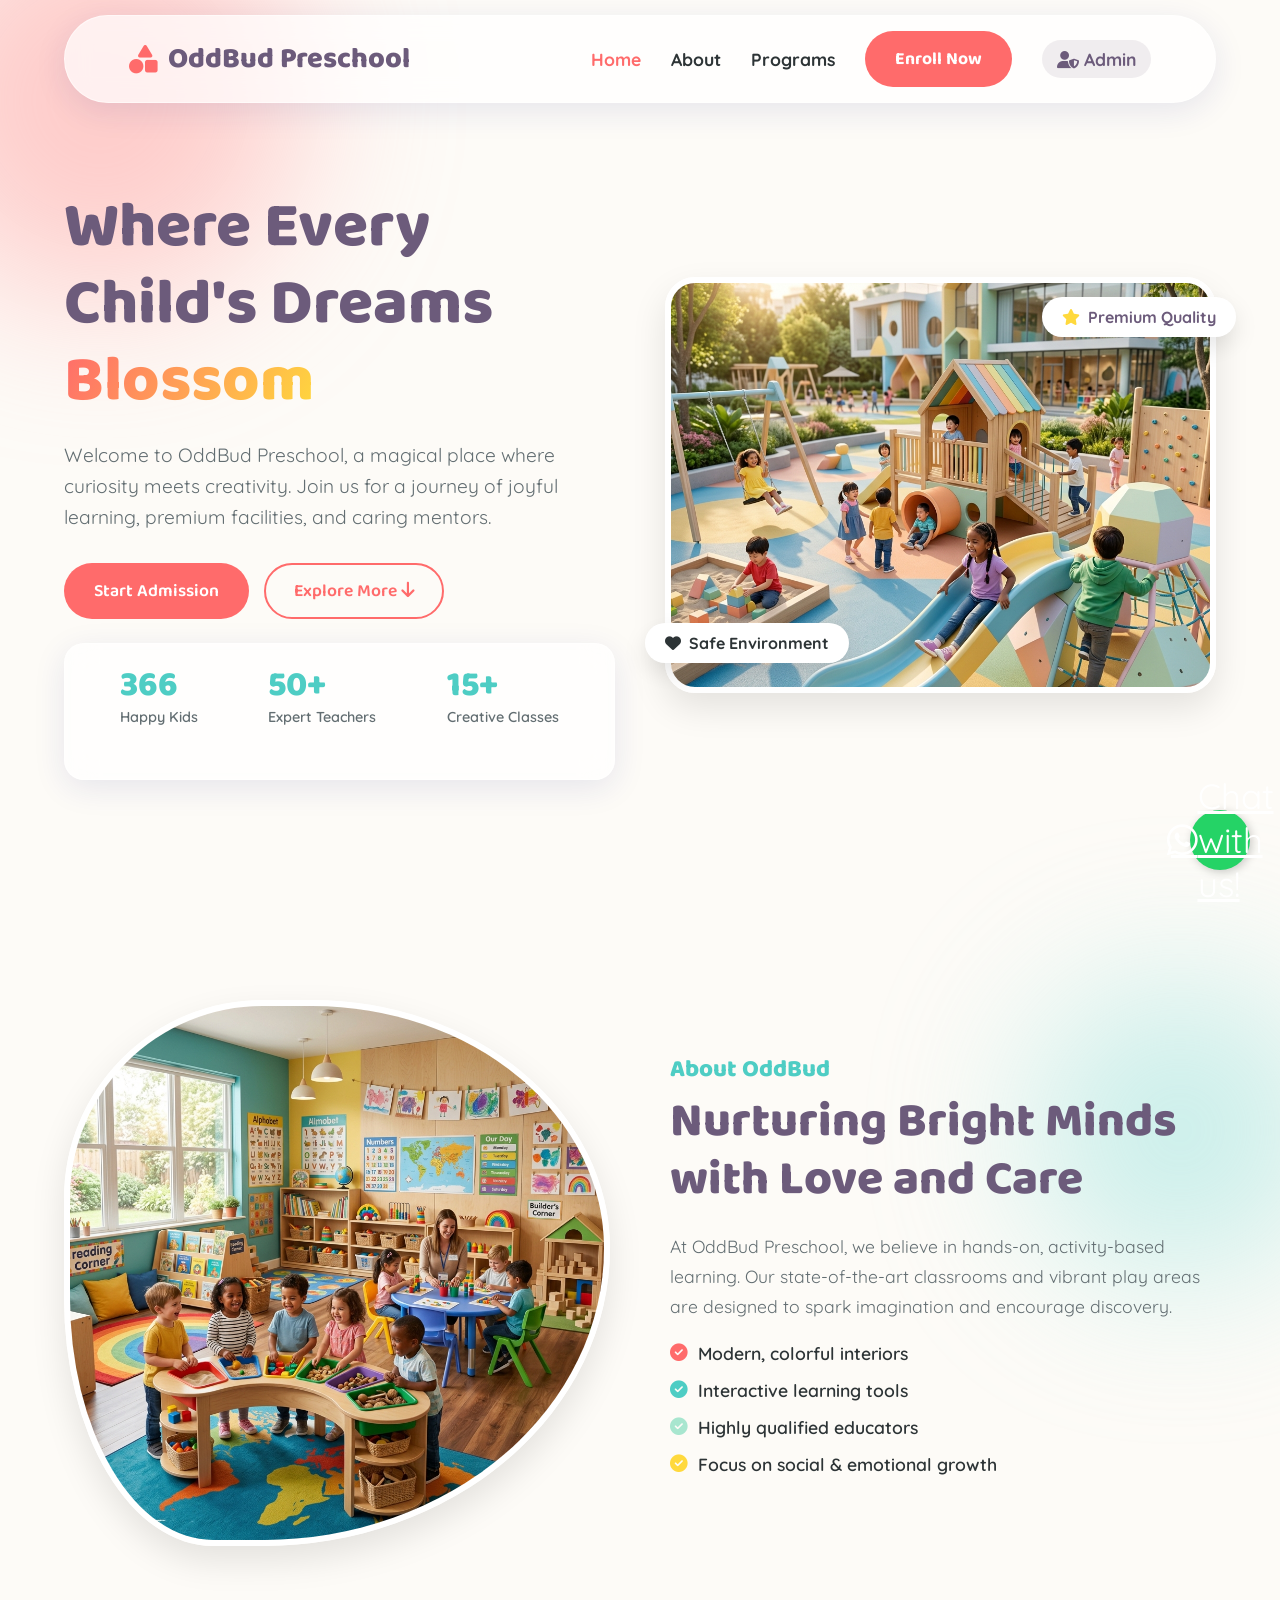
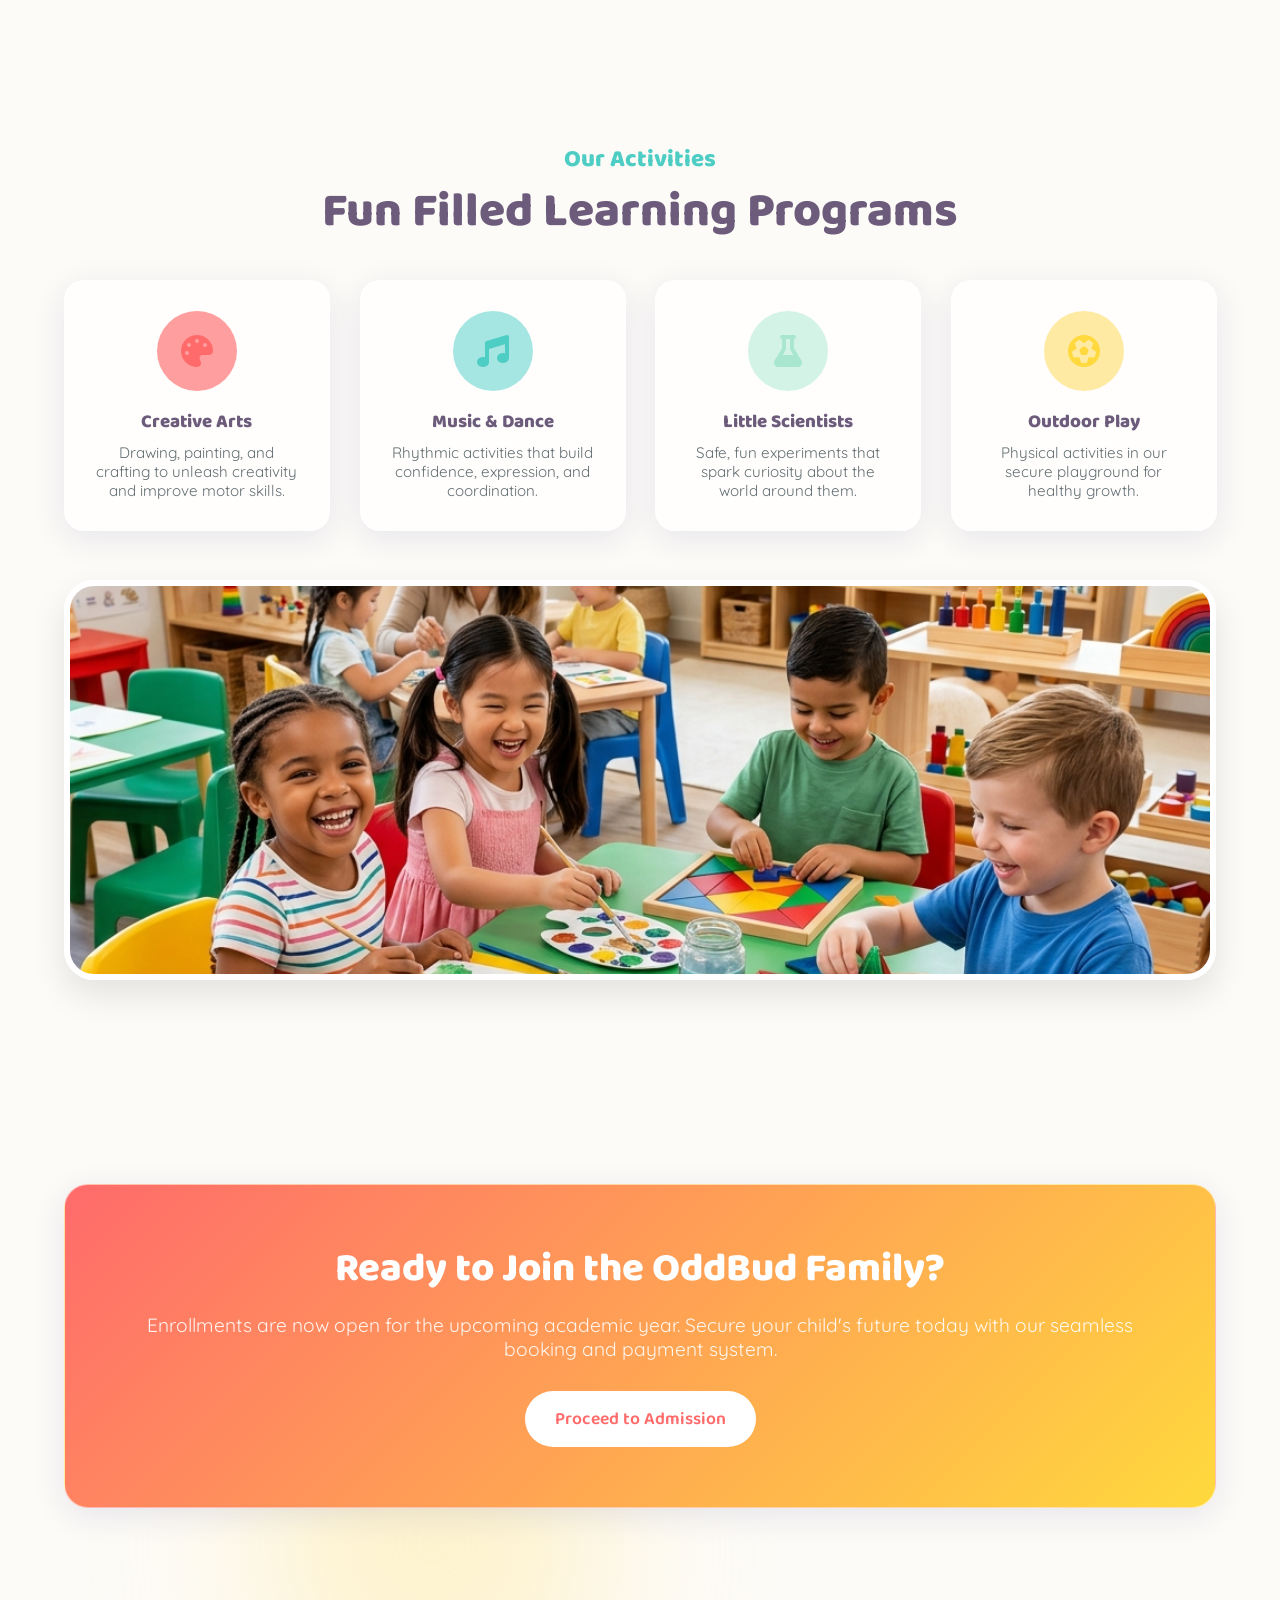
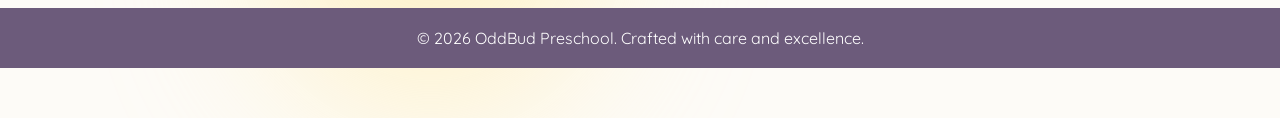
==== index.html @ e84620e5 "Initial commit: OddBud Preschool website" ====
<!DOCTYPE html>
<html lang="en">
<head>
    <meta charset="UTF-8">
    <meta name="viewport" content="width=device-width, initial-scale=1.0">
    <title>OddBud Preschool | Learning with Fun</title>
    <!-- Google Fonts -->
    <link rel="preconnect" href="https://fonts.googleapis.com">
    <link rel="preconnect" href="https://fonts.gstatic.com" crossorigin>
    <link href="https://fonts.googleapis.com/css2?family=Baloo+2:wght@400;600;800&family=Quicksand:wght@400;600;700&display=swap" rel="stylesheet">
    <!-- Font Awesome Icons -->
    <link rel="stylesheet" href="https://cdnjs.cloudflare.com/ajax/libs/font-awesome/6.4.0/css/all.min.css">
    <!-- Custom CSS -->
    <link rel="stylesheet" href="style.css">
    <!-- AOS Library for Animations -->
    <link href="https://unpkg.com/aos@2.3.1/dist/aos.css" rel="stylesheet">
</head>
<body>

    <!-- Floating Background Shapes -->
    <div class="bg-shape shape-1"></div>
    <div class="bg-shape shape-2"></div>
    <div class="bg-shape shape-3"></div>
    
    <!-- Navigation -->
    <nav class="navbar glass">
        <div class="logo">
            <i class="fa-solid fa-shapes text-primary"></i>
            <span>OddBud Preschool</span>
        </div>
        <ul class="nav-links">
            <li><a href="index.html" class="active">Home</a></li>
            <li><a href="#about">About</a></li>
            <li><a href="#programs">Programs</a></li>
            <li><a href="booking.html" class="btn btn-primary nav-btn">Enroll Now</a></li>
            <li><a href="admin.html" class="admin-link"><i class="fa-solid fa-user-shield"></i> Admin</a></li>
        </ul>
        <div class="hamburger">
            <i class="fa-solid fa-bars"></i>
        </div>
    </nav>

    <!-- Hero Section -->
    <header class="hero" id="home">
        <div class="hero-content" data-aos="fade-right" data-aos-duration="1000">
            <h1>Where Every Child's Dreams <span class="highlight">Blossom</span></h1>
            <p>Welcome to OddBud Preschool, a magical place where curiosity meets creativity. Join us for a journey of joyful learning, premium facilities, and caring mentors.</p>
            <div class="hero-buttons">
                <a href="booking.html" class="btn btn-primary pulse">Start Admission</a>
                <a href="#about" class="btn btn-outline">Explore More <i class="fa-solid fa-arrow-down"></i></a>
            </div>
            
            <div class="stats glass-card mt-4">
                <div class="stat-item">
                    <h3 class="counter" data-target="500">0</h3>
                    <p>Happy Kids</p>
                </div>
                <div class="stat-item">
                    <h3 class="counter" data-target="50">0</h3>
                    <p>Expert Teachers</p>
                </div>
                <div class="stat-item">
                    <h3 class="counter" data-target="15">0</h3>
                    <p>Creative Classes</p>
                </div>
            </div>
        </div>
        <div class="hero-image" data-aos="fade-left" data-aos-duration="1000">
            <div class="image-wrapper glass-border">
                <img src="assets/preschool_hero_1776578618949.png" alt="Happy Kids at OddBud">
                <div class="floating-badge badge-1">
                    <i class="fa-solid fa-star text-warning"></i> Premium Quality
                </div>
                <div class="floating-badge badge-2">
                    <i class="fa-solid fa-heart text-danger"></i> Safe Environment
                </div>
            </div>
        </div>
    </header>

    <!-- About Section -->
    <section class="about section-padding" id="about">
        <div class="container">
            <div class="about-grid">
                <div class="about-image" data-aos="zoom-in">
                    <div class="image-wrapper glass-border blob-shape">
                        <img src="assets/preschool_classroom_1776578731667.png" alt="OddBud Classroom">
                    </div>
                </div>
                <div class="about-content" data-aos="fade-up">
                    <h4 class="section-subtitle">About OddBud</h4>
                    <h2 class="section-title">Nurturing Bright Minds with Love and Care</h2>
                    <p>At OddBud Preschool, we believe in hands-on, activity-based learning. Our state-of-the-art classrooms and vibrant play areas are designed to spark imagination and encourage discovery.</p>
                    <ul class="feature-list">
                        <li><i class="fa-solid fa-check-circle text-primary"></i> Modern, colorful interiors</li>
                        <li><i class="fa-solid fa-check-circle text-secondary"></i> Interactive learning tools</li>
                        <li><i class="fa-solid fa-check-circle text-success"></i> Highly qualified educators</li>
                        <li><i class="fa-solid fa-check-circle text-warning"></i> Focus on social & emotional growth</li>
                    </ul>
                </div>
            </div>
        </div>
    </section>

    <!-- Activities / Programs Section -->
    <section class="programs section-padding bg-light" id="programs">
        <div class="container text-center">
            <h4 class="section-subtitle">Our Activities</h4>
            <h2 class="section-title">Fun Filled Learning Programs</h2>
            
            <div class="program-grid">
                <div class="program-card glass" data-aos="flip-left" data-aos-delay="100">
                    <div class="icon-wrapper bg-primary-light">
                        <i class="fa-solid fa-palette text-primary"></i>
                    </div>
                    <h3>Creative Arts</h3>
                    <p>Drawing, painting, and crafting to unleash creativity and improve motor skills.</p>
                </div>
                <div class="program-card glass" data-aos="flip-left" data-aos-delay="200">
                    <div class="icon-wrapper bg-secondary-light">
                        <i class="fa-solid fa-music text-secondary"></i>
                    </div>
                    <h3>Music & Dance</h3>
                    <p>Rhythmic activities that build confidence, expression, and coordination.</p>
                </div>
                <div class="program-card glass" data-aos="flip-left" data-aos-delay="300">
                    <div class="icon-wrapper bg-success-light">
                        <i class="fa-solid fa-flask text-success"></i>
                    </div>
                    <h3>Little Scientists</h3>
                    <p>Safe, fun experiments that spark curiosity about the world around them.</p>
                </div>
                <div class="program-card glass" data-aos="flip-left" data-aos-delay="400">
                    <div class="icon-wrapper bg-warning-light">
                        <i class="fa-solid fa-futbol text-warning"></i>
                    </div>
                    <h3>Outdoor Play</h3>
                    <p>Physical activities in our secure playground for healthy growth.</p>
                </div>
            </div>
            
            <div class="mt-5" data-aos="zoom-in">
                <img src="assets/preschool_activity_1776578643421.png" alt="Kids Activities" class="activity-wide-img glass-border">
            </div>
        </div>
    </section>

    <!-- Call to Action -->
    <section class="cta section-padding" data-aos="fade-up">
        <div class="container cta-container glass-card">
            <h2>Ready to Join the OddBud Family?</h2>
            <p>Enrollments are now open for the upcoming academic year. Secure your child's future today with our seamless booking and payment system.</p>
            <a href="booking.html" class="btn btn-lg btn-white">Proceed to Admission</a>
        </div>
    </section>

    <!-- Footer -->
    <footer>
        <div class="footer-bottom">
            <p>&copy; 2026 OddBud Preschool. Crafted with care and excellence.</p>
        </div>
    </footer>

    <!-- Floating WhatsApp -->
    <a href="#" class="floating-whatsapp tooltip-container">
        <i class="fa-brands fa-whatsapp"></i>
        <span class="tooltip-text">Chat with us!</span>
    </a>

    <!-- Scripts -->
    <script src="https://unpkg.com/aos@2.3.1/dist/aos.js"></script>
    <script src="script.js"></script>
</body>
</html>
---- style.css ----
/* ============================
    OddBud Preschool - Core Styles
============================ */
:root {
    /* Playful Color Palette */
    --primary: #FF6B6B;      /* Coral Red */
    --primary-light: #ff9e9e;
    --secondary: #4ECDC4;    /* Teal */
    --secondary-light: #a6e6e2;
    --success: #A8E6CF;      /* Mint Green */
    --success-light: #d4f3e7;
    --warning: #FFD93D;      /* Sunflower Yellow */
    --warning-light: #ffeaa3;
    --danger: #FF8B94;
    --info: #6C5B7B;         /* Soft Purple */
    
    /* Neutral Colors */
    --text-main: #2D3436;
    --text-muted: #636E72;
    --bg-main: #FDFBF7;      /* Warm white */
    --white: #FFFFFF;
    
    /* Glassmorphism */
    --glass-bg: rgba(255, 255, 255, 0.7);
    --glass-border: rgba(255, 255, 255, 0.5);
    --glass-shadow: 0 8px 32px 0 rgba(31, 38, 135, 0.1);
    
    /* Fonts */
    --font-heading: 'Baloo 2', cursive;
    --font-body: 'Quicksand', sans-serif;
}

* {
    margin: 0;
    padding: 0;
    box-sizing: border-box;
}

html {
    scroll-behavior: smooth;
}

body {
    font-family: var(--font-body);
    color: var(--text-main);
    background-color: var(--bg-main);
    overflow-x: hidden;
    position: relative;
}

/* Background Animated Shapes */
.bg-shape {
    position: absolute;
    border-radius: 50%;
    filter: blur(80px);
    z-index: -1;
    animation: floatShape 15s infinite alternate ease-in-out;
}
.shape-1 {
    width: 400px;
    height: 400px;
    background: var(--primary-light);
    top: -100px;
    left: -100px;
    opacity: 0.5;
}
.shape-2 {
    width: 300px;
    height: 300px;
    background: var(--secondary-light);
    top: 30%;
    right: -50px;
    opacity: 0.6;
    animation-delay: -5s;
}
.shape-3 {
    width: 350px;
    height: 350px;
    background: var(--warning-light);
    bottom: -50px;
    left: 20%;
    opacity: 0.5;
    animation-delay: -2s;
}

@keyframes floatShape {
    0% { transform: translate(0, 0) scale(1); }
    50% { transform: translate(50px, 30px) scale(1.1); }
    100% { transform: translate(-30px, 60px) scale(0.9); }
}

/* Typography Classes */
h1, h2, h3, h4, h5, h6 {
    font-family: var(--font-heading);
    font-weight: 800;
    line-height: 1.2;
}

.text-primary { color: var(--primary) !important; }
.text-secondary { color: var(--secondary) !important; }
.text-success { color: var(--success) !important; }
.text-warning { color: var(--warning) !important; }

.bg-primary-light { background: var(--primary-light) !important; }
.bg-secondary-light { background: var(--secondary-light) !important; }
.bg-success-light { background: var(--success-light) !important; }
.bg-warning-light { background: var(--warning-light) !important; }

.highlight {
    background: linear-gradient(120deg, var(--primary), var(--warning));
    -webkit-background-clip: text;
    -webkit-text-fill-color: transparent;
    display: inline-block;
}

.section-padding {
    padding: 100px 5%;
}

.section-subtitle {
    font-size: 1.5rem;
    color: var(--secondary);
    margin-bottom: 0.5rem;
}

.section-title {
    font-size: 3rem;
    margin-bottom: 1.5rem;
    color: var(--info);
}

.container {
    max-width: 1200px;
    margin: 0 auto;
}

.text-center { text-align: center; }
.mt-4 { margin-top: 1.5rem; }
.mt-5 { margin-top: 3rem; }

/* Components */
.glass {
    background: var(--glass-bg);
    backdrop-filter: blur(12px);
    -webkit-backdrop-filter: blur(12px);
    border: 1px solid var(--glass-border);
    box-shadow: var(--glass-shadow);
}

.glass-card {
    background: var(--glass-bg);
    backdrop-filter: blur(16px);
    border: 1px solid var(--glass-border);
    border-radius: 24px;
    box-shadow: var(--glass-shadow);
}

.glass-border {
    border-radius: 30px;
    border: 6px solid var(--white);
    box-shadow: 0 15px 35px rgba(0,0,0,0.1);
    overflow: hidden;
}

/* Buttons */
.btn {
    display: inline-block;
    padding: 12px 28px;
    font-family: var(--font-heading);
    font-weight: 600;
    font-size: 1.1rem;
    text-decoration: none;
    border-radius: 50px;
    cursor: pointer;
    transition: all 0.3s cubic-bezier(0.25, 0.8, 0.25, 1);
    border: 2px solid transparent;
}

.btn:hover {
    transform: translateY(-3px);
    box-shadow: 0 10px 20px rgba(0,0,0,0.1);
}

.btn-primary {
    background: var(--primary);
    color: var(--white);
}
.btn-primary:hover {
    background: #ff5252;
}

.btn-outline {
    border-color: var(--primary);
    color: var(--primary);
    background: transparent;
}
.btn-outline:hover {
    background: var(--primary);
    color: var(--white);
}

.pulse {
    animation: pulseGlow 2s infinite;
}

@keyframes pulseGlow {
    0% { box-shadow: 0 0 0 0 rgba(255, 107, 107, 0.5); }
    70% { box-shadow: 0 0 0 15px rgba(255, 107, 107, 0); }
    100% { box-shadow: 0 0 0 0 rgba(255, 107, 107, 0); }
}

/* Navbar */
.navbar {
    display: flex;
    justify-content: space-between;
    align-items: center;
    padding: 15px 5%;
    position: fixed;
    top: 15px;
    left: 5%;
    right: 5%;
    border-radius: 50px;
    z-index: 1000;
}

.logo {
    display: flex;
    align-items: center;
    gap: 10px;
    font-family: var(--font-heading);
    font-size: 1.8rem;
    font-weight: 800;
    color: var(--info);
}

.nav-links {
    list-style: none;
    display: flex;
    align-items: center;
    gap: 30px;
}

.nav-links li a {
    text-decoration: none;
    color: var(--text-main);
    font-weight: 700;
    font-size: 1.1rem;
    transition: color 0.3s;
}

.nav-links li a:hover, .nav-links li a.active {
    color: var(--primary);
}

.nav-links li a.nav-btn {
    color: var(--white);
}

.admin-link {
    color: var(--info) !important;
    background: rgba(108, 91, 123, 0.1);
    padding: 8px 15px;
    border-radius: 20px;
}

.hamburger {
    display: none;
    font-size: 1.5rem;
    cursor: pointer;
    color: var(--info);
}

/* Hero Section */
.hero {
    min-height: 100vh;
    display: flex;
    align-items: center;
    padding: 120px 5% 50px;
    gap: 50px;
}

.hero-content {
    flex: 1;
}

.hero-content h1 {
    font-size: 4rem;
    margin-bottom: 20px;
    color: var(--info);
}

.hero-content p {
    font-size: 1.2rem;
    color: var(--text-muted);
    margin-bottom: 30px;
    line-height: 1.6;
}

.hero-buttons {
    display: flex;
    gap: 15px;
}

.stats {
    display: flex;
    justify-content: space-around;
    padding: 20px;
    border-radius: 20px;
}

.stat-item h3 {
    font-size: 2.2rem;
    color: var(--secondary);
}

.stat-item p {
    font-weight: 600;
    font-size: 0.9rem;
    color: var(--text-muted);
}

.hero-image {
    flex: 1;
    position: relative;
}

.hero-image img {
    width: 100%;
    height: auto;
    object-fit: cover;
    aspect-ratio: 4/3;
    display: block;
    transition: transform 0.5s ease;
}

.hero-image:hover img {
    transform: scale(1.05);
}

.floating-badge {
    position: absolute;
    background: var(--white);
    padding: 10px 20px;
    border-radius: 30px;
    font-weight: 700;
    box-shadow: 0 10px 25px rgba(0,0,0,0.1);
    display: flex;
    align-items: center;
    gap: 8px;
    animation: upDown 3s infinite alternate ease-in-out;
}

.badge-1 {
    top: 20px;
    right: -20px;
    color: var(--info);
}

.badge-2 {
    bottom: 30px;
    left: -20px;
    color: var(--text-main);
    animation-delay: -1.5s;
}

@keyframes upDown {
    0% { transform: translateY(0); }
    100% { transform: translateY(-15px); }
}

/* About Section */
.about-grid {
    display: grid;
    grid-template-columns: 1fr 1fr;
    gap: 60px;
    align-items: center;
}

.blob-shape {
    border-radius: 40% 60% 70% 30% / 40% 50% 60% 50%;
    animation: blobMorph 8s infinite alternate ease-in-out;
}

@keyframes blobMorph {
    0% { border-radius: 40% 60% 70% 30% / 40% 50% 60% 50%; }
    100% { border-radius: 60% 40% 30% 70% / 60% 30% 70% 40%; }
}

.about-image img {
    width: 100%;
    display: block;
    object-fit: cover;
    aspect-ratio: 1/1;
}

.about-content p {
    font-size: 1.1rem;
    color: var(--text-muted);
    line-height: 1.7;
    margin-bottom: 20px;
}

.feature-list {
    list-style: none;
}

.feature-list li {
    margin-bottom: 15px;
    font-size: 1.1rem;
    font-weight: 600;
    display: flex;
    align-items: center;
    gap: 10px;
}

/* Programs Section */
.program-grid {
    display: grid;
    grid-template-columns: repeat(auto-fit, minmax(250px, 1fr));
    gap: 30px;
    margin-top: 40px;
}

.program-card {
    padding: 30px;
    border-radius: 20px;
    text-align: center;
    transition: transform 0.3s;
}

.program-card:hover {
    transform: translateY(-10px);
}

.icon-wrapper {
    width: 80px;
    height: 80px;
    border-radius: 50%;
    display: flex;
    align-items: center;
    justify-content: center;
    font-size: 2rem;
    margin: 0 auto 20px;
}

.program-card h3 {
    margin-bottom: 10px;
    color: var(--info);
}

.program-card p {
    color: var(--text-muted);
    font-size: 0.95rem;
}

.activity-wide-img {
    width: 100%;
    max-height: 400px;
    object-fit: cover;
    border-radius: 30px;
}

/* CTA */
.cta-container {
    padding: 60px;
    text-align: center;
    background: linear-gradient(135deg, var(--primary), var(--warning));
    color: var(--white);
}

.cta-container h2 {
    color: var(--white);
    font-size: 2.5rem;
    margin-bottom: 20px;
}

.cta-container p {
    font-size: 1.2rem;
    margin-bottom: 30px;
    opacity: 0.9;
}

.btn-white {
    background: var(--white);
    color: var(--primary);
}

.btn-white:hover {
    background: var(--bg-main);
    color: var(--primary);
}

/* Footer */
footer {
    text-align: center;
    padding: 20px;
    background: var(--info);
    color: var(--white);
}

/* Flowting WhatsApp */
.floating-whatsapp {
    position: fixed;
    bottom: 30px;
    right: 30px;
    width: 60px;
    height: 60px;
    background-color: #25d366;
    color: #fff;
    border-radius: 50%;
    display: flex;
    align-items: center;
    justify-content: center;
    font-size: 35px;
    box-shadow: 2px 2px 10px rgba(0,0,0,0.2);
    z-index: 1000;
    transition: transform 0.3s;
}

.floating-whatsapp:hover {
    transform: scale(1.1);
}


/* Responsive */
@media (max-width: 992px) {
    .hero {
        flex-direction: column;
        text-align: center;
        padding-top: 150px;
    }
    .hero-buttons {
        justify-content: center;
    }
    .stats {
        flex-direction: column;
        gap: 15px;
    }
    .about-grid {
        grid-template-columns: 1fr;
    }
}

@media (max-width: 768px) {
    .nav-links {
        display: none;
    }
    .hamburger {
        display: block;
    }
    .hero-content h1 {
        font-size: 3rem;
    }
    .section-title {
        font-size: 2.5rem;
    }
}
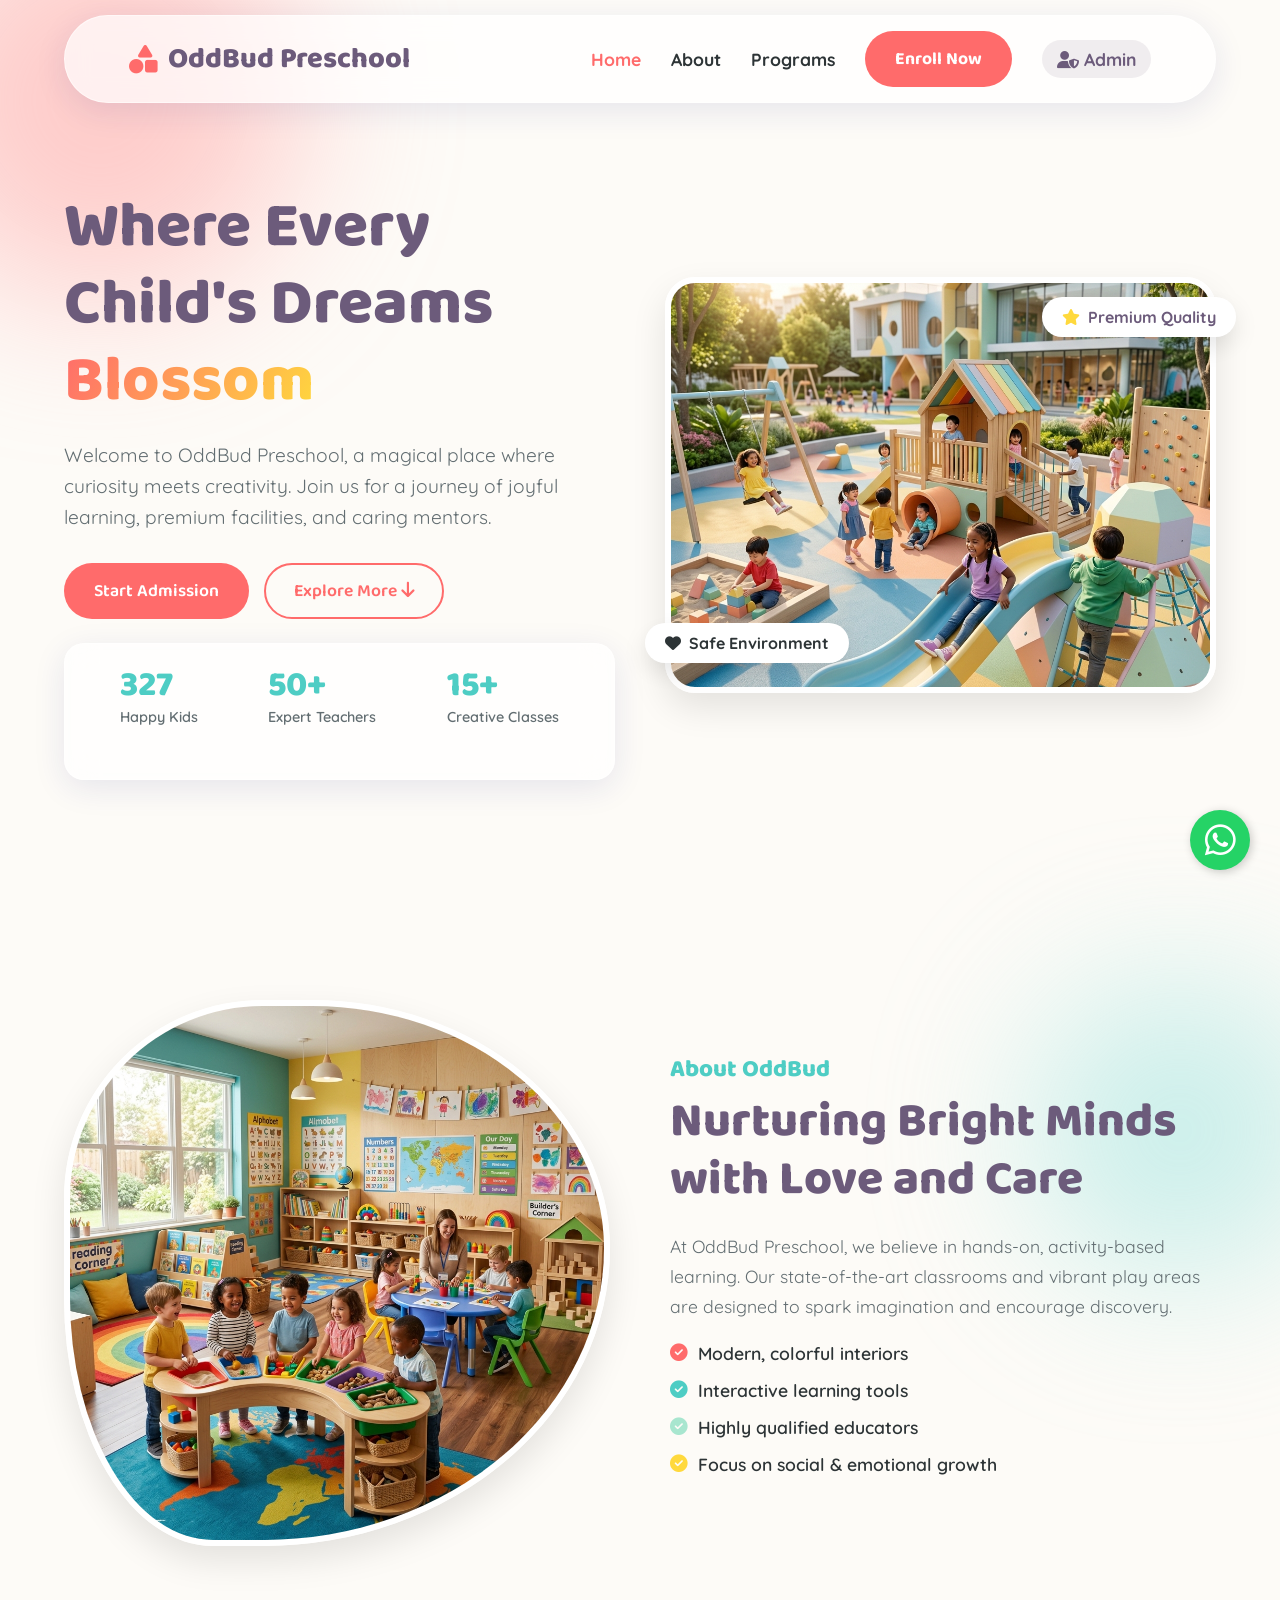
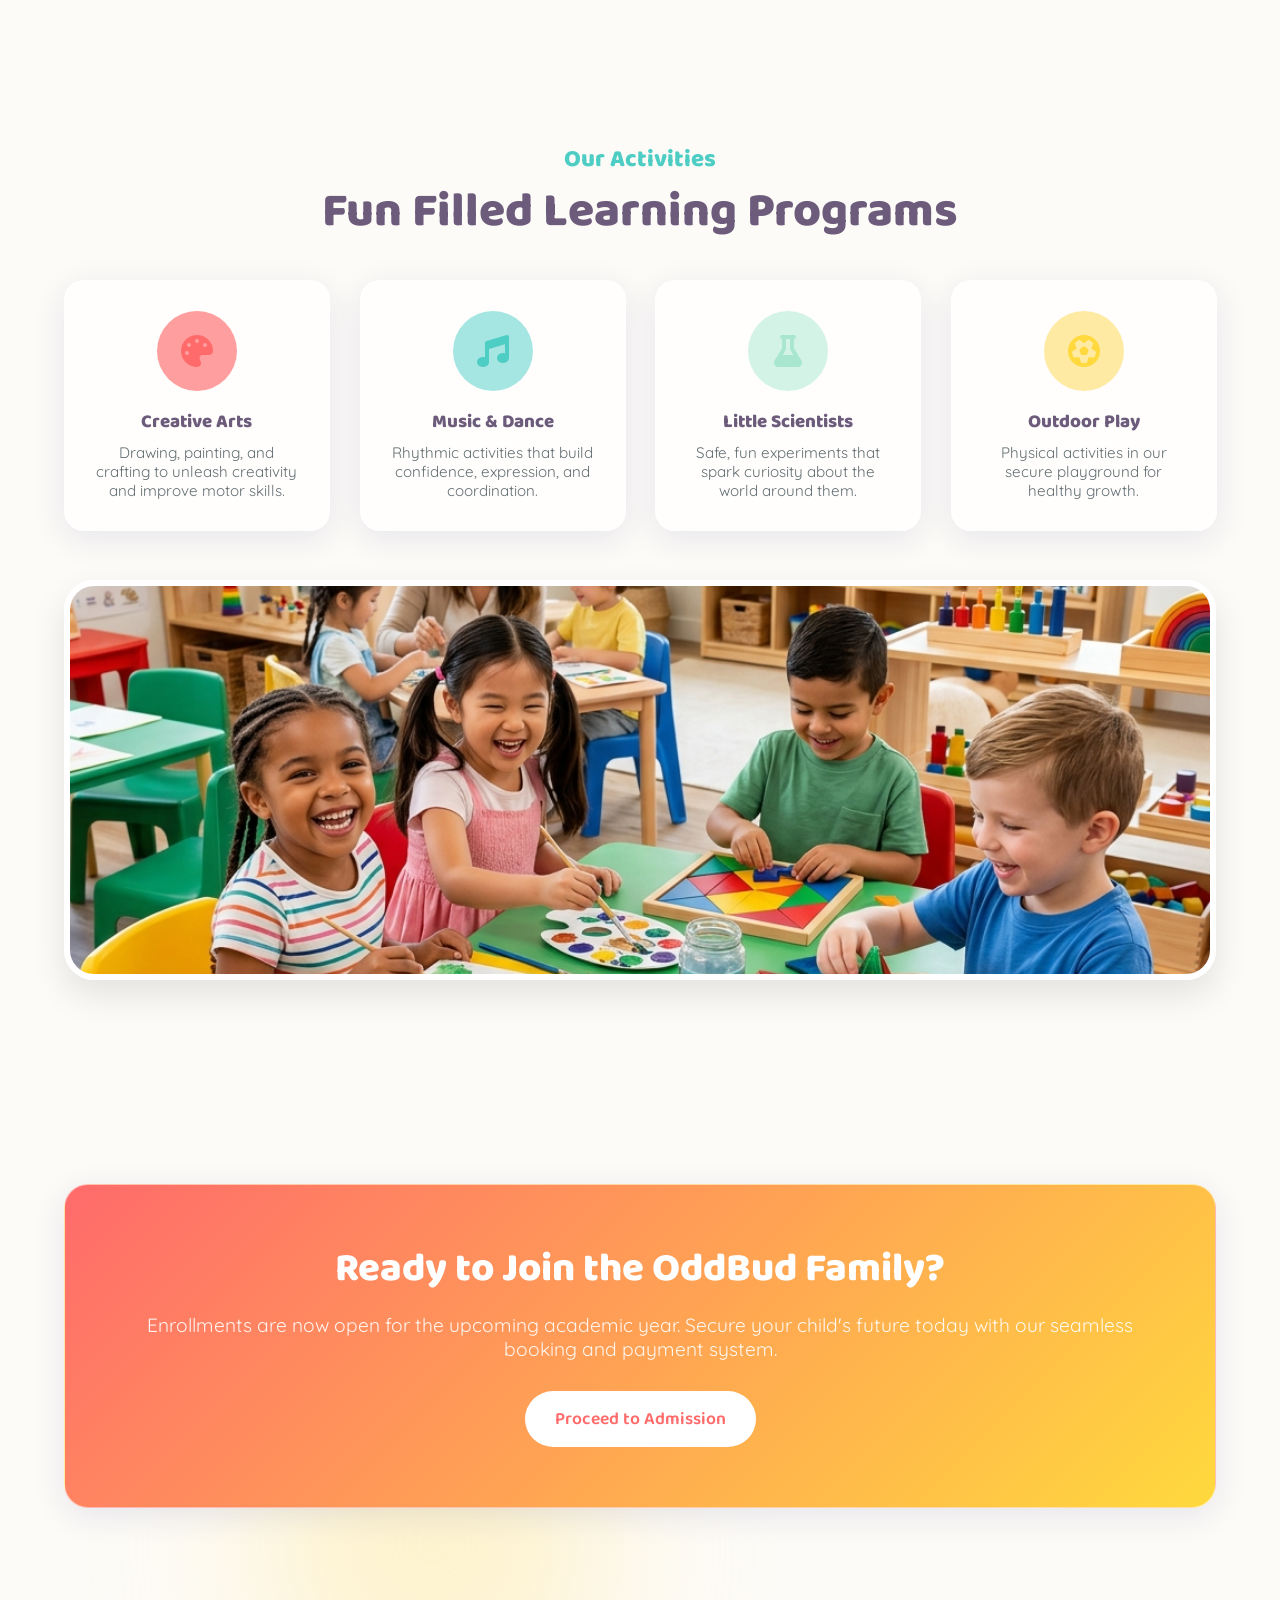
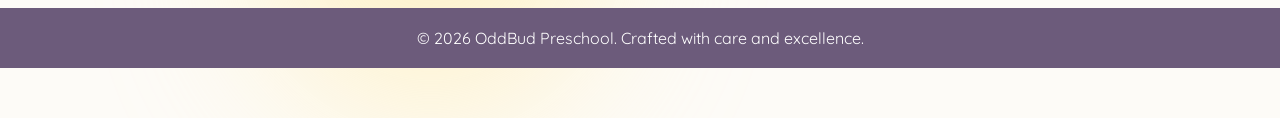
==== commit b77b408f: "Configure WhatsApp contact number link" ====
--- a/index.html
+++ b/index.html
@@ -162,7 +162,7 @@
     </footer>
 
     <!-- Floating WhatsApp -->
-    <a href="#" class="floating-whatsapp tooltip-container">
+    <a href="https://wa.me/919865041074" target="_blank" class="floating-whatsapp tooltip-container">
         <i class="fa-brands fa-whatsapp"></i>
         <span class="tooltip-text">Chat with us!</span>
     </a>
--- a/style.css
+++ b/style.css
@@ -498,7 +498,7 @@
     color: var(--white);
 }
 
-/* Flowting WhatsApp */
+/* Floating WhatsApp */
 .floating-whatsapp {
     position: fixed;
     bottom: 30px;
@@ -515,10 +515,33 @@
     box-shadow: 2px 2px 10px rgba(0,0,0,0.2);
     z-index: 1000;
     transition: transform 0.3s;
+    text-decoration: none;
 }
 
 .floating-whatsapp:hover {
     transform: scale(1.1);
+}
+
+.floating-whatsapp .tooltip-text {
+    position: absolute;
+    right: 75px;
+    background-color: #fff;
+    color: #25d366;
+    padding: 8px 15px;
+    border-radius: 20px;
+    font-size: 14px;
+    font-weight: 600;
+    white-space: nowrap;
+    opacity: 0;
+    pointer-events: none;
+    transition: opacity 0.3s, transform 0.3s;
+    transform: translateX(10px);
+    box-shadow: 0 5px 15px rgba(0,0,0,0.1);
+}
+
+.floating-whatsapp:hover .tooltip-text {
+    opacity: 1;
+    transform: translateX(0);
 }
 
 
